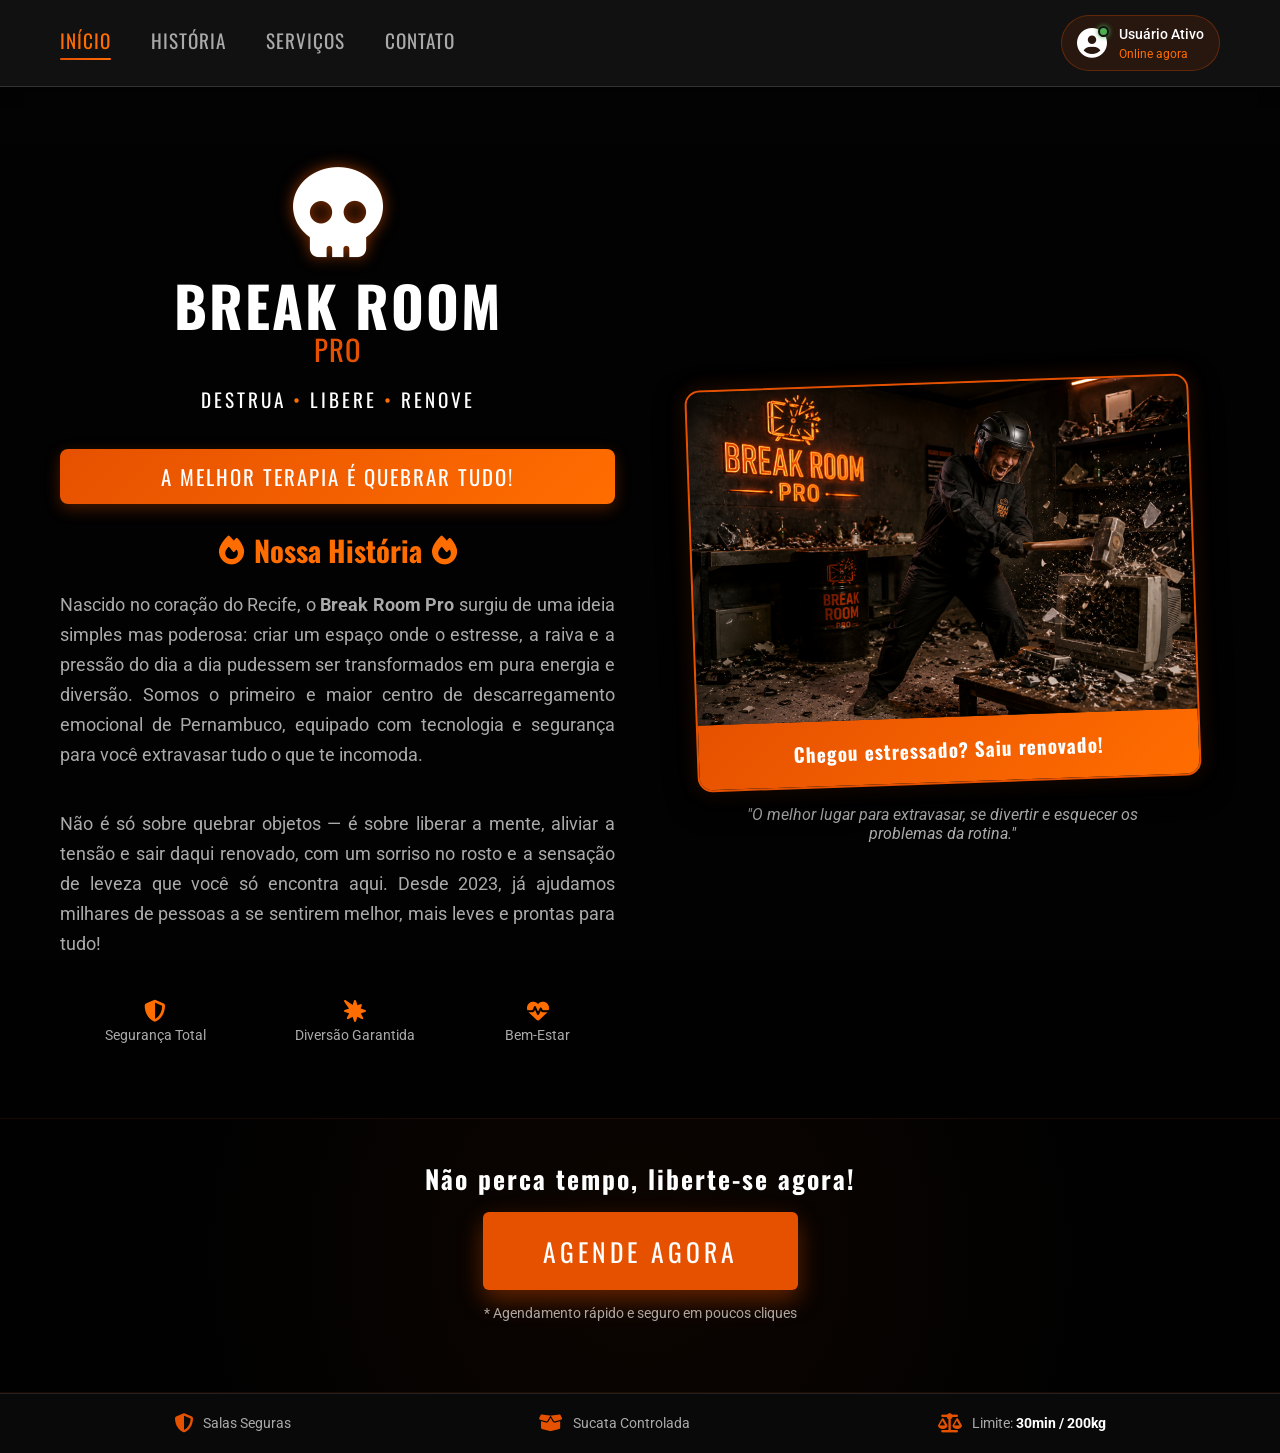
==== index.html @ ef307c1a "Alteração do nome inicio para index e remoção de um texto nada haver do css" ====
<!DOCTYPE html>
<html lang="pt-BR">
<head>
    <meta charset="UTF-8">
    <meta name="viewport" content="width=device-width, initial-scale=1.0">
    <title>Break Room Pro - Início</title>
    <link rel="stylesheet" href="index.css">
    <link rel="preconnect" href="https://fonts.googleapis.com">
    <link rel="preconnect" href="https://fonts.gstatic.com" crossorigin>
    <link href="https://fonts.googleapis.com/css2?family=Oswald:wght@400;700&family=Roboto:wght@300;400;700&display=swap" rel="stylesheet">
    <link rel="stylesheet" href="https://cdnjs.cloudflare.com/ajax/libs/font-awesome/6.4.0/css/all.min.css">
</head>
<body>

<!-- CABEÇALHO COMPLETO E MAIS RICO -->
<div style="width: 100%; background-color: rgba(18, 18, 18, 0.95); border-bottom: 1px solid var(--border-gray); padding: 15px 0; margin-bottom: 40px; box-shadow: 0 4px 15px rgba(0,0,0,0.3);">
    <div style="max-width: 1200px; margin: 0 auto; padding: 0 20px; display: flex; justify-content: space-between; align-items: center;">
        
        <!-- MENU DE NAVEGAÇÃO COM EFEITOS -->
        <div style="display: flex; gap: 40px;">
            <a href="#" style="position: relative; color: var(--orange-bright); font-family: 'Oswald', sans-serif; font-size: 1.2rem; text-decoration: none; text-transform: uppercase; letter-spacing: 1px; padding-bottom: 5px;">
                Início
                <span style="position: absolute; bottom: 0; left: 0; width: 100%; height: 2px; background: linear-gradient(90deg, var(--orange-main), var(--orange-bright)); border-radius: 2px;"></span>
            </a>
            <a href="#historia" style="color: var(--text-gray); font-family: 'Oswald', sans-serif; font-size: 1.2rem; text-decoration: none; text-transform: uppercase; letter-spacing: 1px; transition: all 0.3s ease;" onmouseover="this.style.color='var(--orange-bright)'" onmouseout="this.style.color='var(--text-gray)'">
                História
            </a>
            <a href="#servicos" style="color: var(--text-gray); font-family: 'Oswald', sans-serif; font-size: 1.2rem; text-decoration: none; text-transform: uppercase; letter-spacing: 1px; transition: all 0.3s ease;" onmouseover="this.style.color='var(--orange-bright)'" onmouseout="this.style.color='var(--text-gray)'">
                Serviços
            </a>
            <a href="#contato" style="color: var(--text-gray); font-family: 'Oswald', sans-serif; font-size: 1.2rem; text-decoration: none; text-transform: uppercase; letter-spacing: 1px; transition: all 0.3s ease;" onmouseover="this.style.color='var(--orange-bright)'" onmouseout="this.style.color='var(--text-gray)'">
                Contato
            </a>
        </div>

        <!-- ÍCONE DE USUÁRIO -->
        <div style="display: flex; align-items: center; gap: 12px; background-color: rgba(230, 81, 0, 0.1); padding: 8px 15px; border-radius: 30px; border: 1px solid rgba(230, 81, 0, 0.3);">
            <div style="position: relative;">
                <i class="fa-solid fa-user-circle" style="font-size: 30px; color: #ffffff;"></i>
                <span style="position: absolute; top: -2px; right: -2px; width: 11px; height: 11px; background-color: #4CAF50; border-radius: 50%; border: 2px solid #121212; box-shadow: 0 0 5px #4CAF50;"></span>
            </div>
            <div>
                <span style="color: #ffffff; font-size: 0.9rem; font-weight: 500;">Usuário Ativo</span>
                <br>
                <small style="color: var(--orange-bright); font-size: 0.75rem;">Online agora</small>
            </div>
        </div>

    </div>
</div>

<div class="container">
    <!-- LADO ESQUERDO: MUITO MAIS CONTEÚDO E DETALHES -->
    <div class="info-side" id="historia">
        <div class="logo-placeholder" style="position: relative;">
            <i class="fa-solid fa-skull" style="font-size: 90px;"></i>
            <span style="position: absolute; top: 0; right: 30px; font-size: 2rem; color: var(--orange-bright); transform: rotate(15deg); text-shadow: 0 0 10px var(--orange-main);"></span>
        </div>
        
        <h1 class="brand-title">Break Room</h1>
        <div class="brand-subtitle">PRO</div>
        <div class="slogan">DESTRUA <span>•</span> LIBERE <span>•</span> RENOVE</div>

        <!-- FRASE DE IMPACTO -->
        <div style="background: linear-gradient(135deg, var(--orange-main), var(--orange-bright)); padding: 12px; border-radius: 8px; text-align: center; margin-bottom: 25px; box-shadow: 0 5px 15px rgba(230, 81, 0, 0.3);">
            <p style="color: #fff; font-family: 'Oswald', sans-serif; font-size: 1.3rem; letter-spacing: 2px; margin: 0;">A MELHOR TERAPIA É QUEBRAR TUDO!</p>
        </div>

        <h2 style="font-family: 'Oswald', sans-serif; color: var(--orange-bright); margin-bottom: 20px; font-size: 1.8rem; text-align: center; display: flex; align-items: center; justify-content: center; gap: 10px;">
            <i class="fa-solid fa-fire"></i> Nossa História <i class="fa-solid fa-fire"></i>
        </h2>
        
        <p class="description" style="text-align: justify; font-size: 1.1rem; line-height: 1.7;">
            Nascido no coração do Recife, o <strong>Break Room Pro</strong> surgiu de uma ideia simples mas poderosa: criar um espaço onde o estresse, a raiva e a pressão do dia a dia pudessem ser transformados em pura energia e diversão. Somos o primeiro e maior centro de descarregamento emocional de Pernambuco, equipado com tecnologia e segurança para você extravasar tudo o que te incomoda.
        </p>
        
        <p class="description" style="text-align: justify; font-size: 1.1rem; line-height: 1.7; margin-bottom: 20px;">
            Não é só sobre quebrar objetos — é sobre liberar a mente, aliviar a tensão e sair daqui renovado, com um sorriso no rosto e a sensação de leveza que você só encontra aqui. Desde 2023, já ajudamos milhares de pessoas a se sentirem melhor, mais leves e prontas para tudo!
        </p>

        <!-- ÍCONES DE DESTAQUE ABAIXO DO TEXTO -->
        <div style="display: flex; justify-content: space-around; margin-top: 20px; margin-bottom: 15px;">
            <div style="text-align: center;">
                <i class="fa-solid fa-shield-halved" style="color: var(--orange-bright); font-size: 22px; margin-bottom: 5px;"></i>
                <p style="font-size: 0.85rem; color: var(--text-gray);">Segurança Total</p>
            </div>
            <div style="text-align: center;">
                <i class="fa-solid fa-burst" style="color: var(--orange-bright); font-size: 22px; margin-bottom: 5px;"></i>
                <p style="font-size: 0.85rem; color: var(--text-gray);">Diversão Garantida</p>
            </div>
            <div style="text-align: center;">
                <i class="fa-solid fa-heart-pulse" style="color: var(--orange-bright); font-size: 22px; margin-bottom: 5px;"></i>
                <p style="font-size: 0.85rem; color: var(--text-gray);">Bem-Estar</p>
            </div>
        </div>
    </div>

    <!-- LADO DIREITO: FOTO COM MAIS EFEITOS E DETALHES -->
    <div style="display: flex; align-items: center; justify-content: center; flex-direction: column; gap: 20px;">
        <div style="position: relative; background-color: var(--card-dark); border: 2px solid var(--orange-main); border-radius: 15px; overflow: hidden; box-shadow: 0 10px 30px rgba(0, 0, 0, 0.6), 0 0 20px rgba(230, 81, 0, 0.2); transform: rotate(-2deg); transition: transform 0.3s;">
            <!-- IMAGEM -->
            <img src="BREAK ROOM PRO.png" alt="Pessoa se divertindo quebrando objetos no Break Room Pro" style="width: 100%; max-width: 500px; height: auto; display: block;">


            <div style="padding: 18px; text-align: center; background: linear-gradient(135deg, var(--orange-main), var(--orange-bright));">
                <span style="color: #fff; font-family: 'Oswald', sans-serif; font-size: 1.2rem; font-weight: bold; letter-spacing: 1px;">Chegou estressado? Saiu renovado!</span>
            </div>
        </div>

        <!-- FRASE ABAIXO DA FOTO -->
        <p style="color: var(--text-gray); font-style: italic; text-align: center; max-width: 400px;">
            "O melhor lugar para extravasar, se divertir e esquecer os problemas da rotina."
        </p>
    </div>
</div>

<!-- SEÇÃO DO BOTÃO -->
<div style="width: 100%; text-align: center; padding: 40px 0 70px 0; margin-top: 20px; background: radial-gradient(circle, rgba(230, 81, 0, 0.05) 0%, rgba(18, 18, 18, 0) 70%); border-top: 1px solid rgba(230, 81, 0, 0.1); border-bottom: 1px solid rgba(230, 81, 0, 0.1);">
    <h3 style="font-family: 'Oswald', sans-serif; color: #fff; font-size: 1.6rem; margin-bottom: 15px; letter-spacing: 2px;">Não perca tempo, liberte-se agora!</h3>
    <a href="agenda.html" class="btn-enter" style="text-decoration: none; display: inline-block; width: auto; padding: 20px 60px; font-size: 1.6rem; letter-spacing: 4px; box-shadow: 0 10px 25px rgba(230, 81, 0, 0.4); transform: scale(1); transition: transform 0.2s;" onmouseover="this.style.transform='scale(1.05)'" onmouseout="this.style.transform='scale(1)'">
        AGENDE AGORA
    </a>
    <p style="color: var(--text-gray); margin-top: 15px; font-size: 0.9rem;">* Agendamento rápido e seguro em poucos cliques</p>
</div>

<!-- RODAPÉ -->
<footer class="bottom-bar">
    <div class="bottom-container">
        <div class="bottom-item">
            <i class="fa-solid fa-shield-halved"></i>
            <span>Salas Seguras</span>
        </div>
        <div class="bottom-item">
            <i class="fa-solid fa-box-open"></i>
            <span>Sucata Controlada</span>
        </div>
        <div class="bottom-item">
            <i class="fa-solid fa-scale-balanced"></i>
            <span>Limite: <strong>30min / 200kg</strong></span>
        </div>
    </div>
</footer>

</body>
</html>
---- index.css ----
/* DEFINIÇÃO DE VARIÁVEIS DE CORES PARA FACILITAR O USO REPETIDO NO CSS */
        :root {
            --orange-main: #E65100;
            --orange-bright: #FF6D00;
            --bg-dark: #121212;
            --card-dark: #1a1a1a;
            --text-gray: #aaaaaa;
            --border-gray: #333333;
        }

        /* RESETG GLOBAL DE MARGENS E CONFIGURAÇÃO DO BOX-SIZING */
        * {
            box-sizing: border-box;
            margin: 0;
            padding: 0;
        }

        /* ESTILIZAÇÃO DO CORPO DA PÁGINA COM O FUNDO ESCURO E ALINHAMENTO VERTICAL */
        body {
            font-family: 'Roboto', sans-serif;
            background-color: var(--bg-dark);
            color: #ffffff;
            min-height: 100vh;
            display: flex;
            flex-direction: column;
            justify-content: space-between;
            background-image: linear-gradient(rgba(0,0,0,0.85), rgba(0,0,0,0.95)), url('https://images.unsplash.com/photo-1579546929518-9e396f3cc809');
            background-size: cover;
            background-position: center;
        }

        /* CONTAINER PRINCIPAL EM GRID QUE DIVIDE A TELA EM DUAS COLUNAS LADO A LADO */
        .container {
            width: 100%;
            max-width: 1200px;
            margin: 0 auto;
            padding: 40px 20px;
            display: grid;
            grid-template-columns: 1fr 1fr;
            gap: 50px;
            align-items: center;
            flex-grow: 1;
        }

        /* REGRA DE RESPONSIVIDADE: TRANSFORMA AS DUAS COLUNAS EM UMA SÓ SE FOR CELULAR */
        @media (max-width: 768px) {
            .container {
                grid-template-columns: 1fr;
                gap: 30px;
            }
        }

        /* BLOCO DO LADO ESQUERDO (COLUNA DE INFORMAÇÕES DE MARCA) */
        .info-side {
            display: flex;
            flex-direction: column;
        }

        /* ESPAÇAMENTO PARA O ÍCONE SUPERIOR DE LOGO */
        .logo-placeholder {
            text-align: center;
            margin-bottom: 20px;
        }
        
        /* ESTILO DO ÍCONE DE LOGO / EFEITO GLOW LARANJA */
        .logo-placeholder i {
            font-size: 80px;
            color: #ffffff;
            text-shadow: 0 0 15px rgba(230, 81, 0, 0.6);
        }

        /* TÍTULO PRINCIPAL "RAGEROOM" EM CAIXA ALTA */
        .brand-title {
            font-family: 'Oswald', sans-serif;
            font-size: 3.5rem;
            font-weight: 700;
            text-transform: uppercase;
            letter-spacing: 2px;
            text-align: center;
            line-height: 1;
            color: #ffffff;
        }

        /* SUBTÍTULO "PRO" DESTACADO EM LARANJA */
        .brand-subtitle {
            font-family: 'Oswald', sans-serif;
            font-size: 1.8rem;
            color: var(--orange-main);
            text-align: center;
            margin-top: -5px;
            letter-spacing: 1px;
        }

        /* SLOGAN COM PONTOS SEPARADORES */
        .slogan {
            font-family: 'Oswald', sans-serif;
            text-align: center;
            font-size: 1.2rem;
            letter-spacing: 3px;
            color: #ffffff;
            margin: 15px 0 35px 0;
            text-transform: uppercase;
        }

        /* COR DOS PONTOS DE DESTAQUE DO SLOGAN */
        .slogan span {
            color: var(--orange-bright);
        }

        /* TEXTO CURTO EXPLICATIVO ABAIXO DO TITULO */
        .description {
            color: var(--text-gray);
            font-size: 1.05rem;
            text-align: center;
            margin-bottom: 40px;
            line-height: 1.5;
        }

        /* ALINHAMENTO DOS BLOCOS DE BENEFÍCIOS (ÍCONE + TEXTO) */
        .feature-item {
            display: flex;
            align-items: flex-start;
            margin-bottom: 25px;
        }

        /* CAIXINHA QUADRADA COM BORDA LARANJA ONDE FICA O ÍCONE */
        .feature-icon {
            border: 2px solid var(--orange-main);
            border-radius: 8px;
            padding: 12px;
            margin-right: 20px;
            min-width: 50px;
            height: 50px;
            display: flex;
            align-items: center;
            justify-content: center;
            color: var(--orange-bright);
            font-size: 1.3rem;
        }

        /* TÍTULOS DOS BENEFÍCIOS EM LARANJA */
        .feature-text h3 {
            font-family: 'Oswald', sans-serif;
            text-transform: uppercase;
            font-size: 1.1rem;
            color: var(--orange-bright);
            margin-bottom: 4px;
            letter-spacing: 0.5px;
        }

        /* TEXTO DESCRITIVO DE CADA BENEFÍCIO */
        .feature-text p {
            color: var(--text-gray);
            font-size: 0.95rem;
            line-height: 1.4;
        }

        /* BLOCO DO LADO DIREITO (O CARD FUMÊ DE LOGIN) */
        .login-card {
            background-color: rgba(26, 26, 26, 0.85);
            border: 1px solid rgba(255, 255, 255, 0.05);
            border-radius: 12px;
            padding: 45px 40px;
            box-shadow: 0 15px 35px rgba(0,0,0,0.6);
            backdrop-filter: blur(10px);
            max-width: 450px;
            margin: 0 auto;
            width: 100%;
        }

        /* ÍCONE CENTRAL DE CABEÇALHO DO CARD */
        .card-header-icon {
            text-align: center;
            color: var(--orange-main);
            font-size: 2.5rem;
            margin-bottom: 15px;
        }

        /* TÍTULO "BEM-VINDO(A)!" */
        .login-card h2 {
            font-family: 'Oswald', sans-serif;
            text-align: center;
            font-size: 2.2rem;
            letter-spacing: 1px;
            margin-bottom: 5px;
        }

        /* SUBTEXTO INFORMATIVO DE LOGIN */
        .login-card .welcome-sub {
            text-align: center;
            color: var(--text-gray);
            font-size: 0.9rem;
            margin-bottom: 35px;
        }

        /* ESPAÇAMENTO COMPLETO DE CADA GRUPO DE ENTRADA (LABEL + INPUT) */
        .input-group {
            margin-bottom: 20px;
            position: relative;
        }

        /* RÓTULOS EM CAIXA ALTA (E-MAIL E SENHA) */
        .input-group label {
            display: block;
            text-transform: uppercase;
            font-size: 0.75rem;
            color: #ffffff;
            margin-bottom: 8px;
            font-weight: 700;
            letter-spacing: 1px;
        }

        /* CAIXA DE CONTEXTO DO INPUT PARA POSICIONAR ÍCONES FLUTUANTES */
        .input-wrapper {
            position: relative;
            display: flex;
            align-items: center;
        }

        /* ÍCONES DA ESQUERDA DENTRO DOS CAMPOS DE TEXTO */
        .input-wrapper i.prefix-icon {
            position: absolute;
            left: 15px;
            color: #666666;
        }

        /* ÍCONE DE OLHO (EXIBIR SENHA) NA DIREITA DENTRO DO CAMPO */
        .input-wrapper i.toggle-password {
            position: absolute;
            right: 15px;
            color: #666666;
            cursor: pointer;
        }

        /* ESTILIZAÇÃO DO CAMPO DE INPUT DE VERDADE */
        .input-wrapper input {
            width: 100%;
            background-color: #111111;
            border: 1px solid var(--border-gray);
            border-radius: 6px;
            padding: 15px 15px 15px 45px;
            color: #ffffff;
            font-size: 0.95rem;
            transition: border-color 0.3s;
        }

        /* SELECT MUDANÇAS */
        
.input-wrapper select#sexo {
    width: 100%;
    background: transparent;
    border: none;
    outline: none;
    color: #eee;
    font-size: 1rem;
    height: 100%;
    padding-right: 35px;
    -webkit-appearance: none;
    -moz-appearance: none;
    appearance: none;
    background-image: url('data:image/svg+xml;charset=UTF-8,%3csvg xmlns="http://www.w3.org/2000/svg" viewBox="0 0 24 24" fill="none" stroke="%23ccc" stroke-width="2" stroke-linecap="round" stroke-linejoin="round"%3e%3cpolyline points="6 9 12 15 18 9"%3e%3c/polyline%3e%3c/svg%3e');
    background-repeat: no-repeat;
    background-position: right 12px center;
    background-size: 16px;
}

/* ESTILO DAS OPÇÕES DA LISTA */
.input-wrapper select#sexo option {
    background-color: #222;
    color: #fff;
    padding: 10px;
}

        /* ATIVAÇÃO DA BORDA LARANJA QUANDO O USUÁRIO CLICA NO CAMPO */
        .input-wrapper input:focus {
            outline: none;
            border-color: var(--orange-main);
        }

        /* LINK DE RECUPERAÇÃO DE SENHA ALINHADO À DIREITA */
        .forgot-password {
            display: block;
            text-align: right;
            color: var(--orange-main);
            text-decoration: none;
            font-size: 0.85rem;
            margin-top: -10px;
            margin-bottom: 30px;
            transition: color 0.2s;
        }

        /* MUDANÇA DE COR AO PASSAR O MOUSE NO "ESQUECEU SUA SENHA" */
        .forgot-password:hover {
            color: var(--orange-bright);
        }

        /* BOTÃO PRINCIPAL LARANJA "ENTRAR" */
        .btn-enter {
            width: 100%;
            background-color: var(--orange-main);
            color: #ffffff;
            border: none;
            border-radius: 6px;
            padding: 15px;
            font-family: 'Oswald', sans-serif;
            font-size: 1.3rem;
            text-transform: uppercase;
            letter-spacing: 2px;
            cursor: pointer;
            transition: background-color 0.2s;
        }

        /* EFEITO DE COR MAIS ACESA AO PASSAR O MOUSE NO BOTÃO ENTRAR */
        .btn-enter:hover {
            background-color: var(--orange-bright);
        }

        /* CRIAÇÃO DAS LINHAS LATERAIS DO DIVISOR "OU" */
        .divider {
            display: flex;
            align-items: center;
            color: #444444;
            font-size: 0.8rem;
            margin: 25px 0;
        }

        /* ESTILO INTERNO DAS LINHAS DA ESQUERDA E DIREITA DO "OU" */
        .divider::before, .divider::after {
            content: '';
            flex: 1;
            border-bottom: 1px solid #333333;
        }

        /* ESPAÇAMENTO ADICIONAL ENTRE AS LINHAS E A PALAVRA "OU" */
        .divider:not(:empty)::before { margin-right: .5em; }
        .divider:not(:empty)::after { margin-left: .5em; }

        /* BOTÃO VAZADO DE BORDA CINZA "CRIAR CONTA" */
        .btn-register {
            width: 100%;
            background-color: transparent;
            color: #ffffff;
            border: 1px solid var(--border-gray);
            border-radius: 6px;
            padding: 15px;
            font-family: 'Oswald', sans-serif;
            font-size: 1.1rem;
            text-transform: uppercase;
            letter-spacing: 1px;
            cursor: pointer;
            display: flex;
            align-items: center;
            justify-content: center;
            gap: 10px;
            transition: background-color 0.3s;
        }

        /* ESCURECIMENTO SUTIL DO BOTÃO DE CADASTRO NO HOVER */
        .btn-register:hover {
            background-color: rgba(255,255,255,0.03);
            border-color: #555555;
        }

        /* TEXTO INFERIOR DE PROTEÇÃO DE DADOS */
        .security-notice {
            display: flex;
            align-items: center;
            justify-content: center;
            gap: 10px;
            color: #666666;
            font-size: 0.75rem;
            margin-top: 35px;
            line-height: 1.3;
            text-align: left;
        }

        /* AJUSTE DE TAMANHO DO ÍCONE DE CADEADO DO AVISO */
        .security-notice i {
            font-size: 1.1rem;
        }

        /* BARRA DO RODAPÉ (INFERIOR TOTAL) */
        .bottom-bar {
            border-top: 1px solid #222222;
            background-color: rgba(10, 10, 10, 0.9);
            padding: 20px 0;
            font-size: 0.9rem;
        }

        /* ALINHAMENTO HORIZONTAL DOS ITENS DO RODAPÉ COM ESPAÇAMENTO IGUAL */
        .bottom-container {
            max-width: 1200px;
            margin: 0 auto;
            padding: 0 20px;
            display: flex;
            justify-content: space-around;
            flex-wrap: wrap;
            gap: 20px;
        }

        /* ESTILO INDIVIDUAL DE CADA ITEM DO RODAPÉ (ÍCONE + TEXTO) */
        .bottom-item {
            display: flex;
            align-items: center;
            gap: 10px;
            color: var(--text-gray);
        }
        
        /* COLORE OS ÍCONES DO RODAPÉ DE LARANJA */
        .bottom-item i {
            color: var(--orange-main);
            font-size: 1.2rem;
        }

        /* DEIXA EM DESTAQUE BRANCO OS VALORES TEXTUAIS DO ÚLTIMO ITEM DO RODAPÉ */
        .bottom-item span strong {
            color: #ffffff;
        }
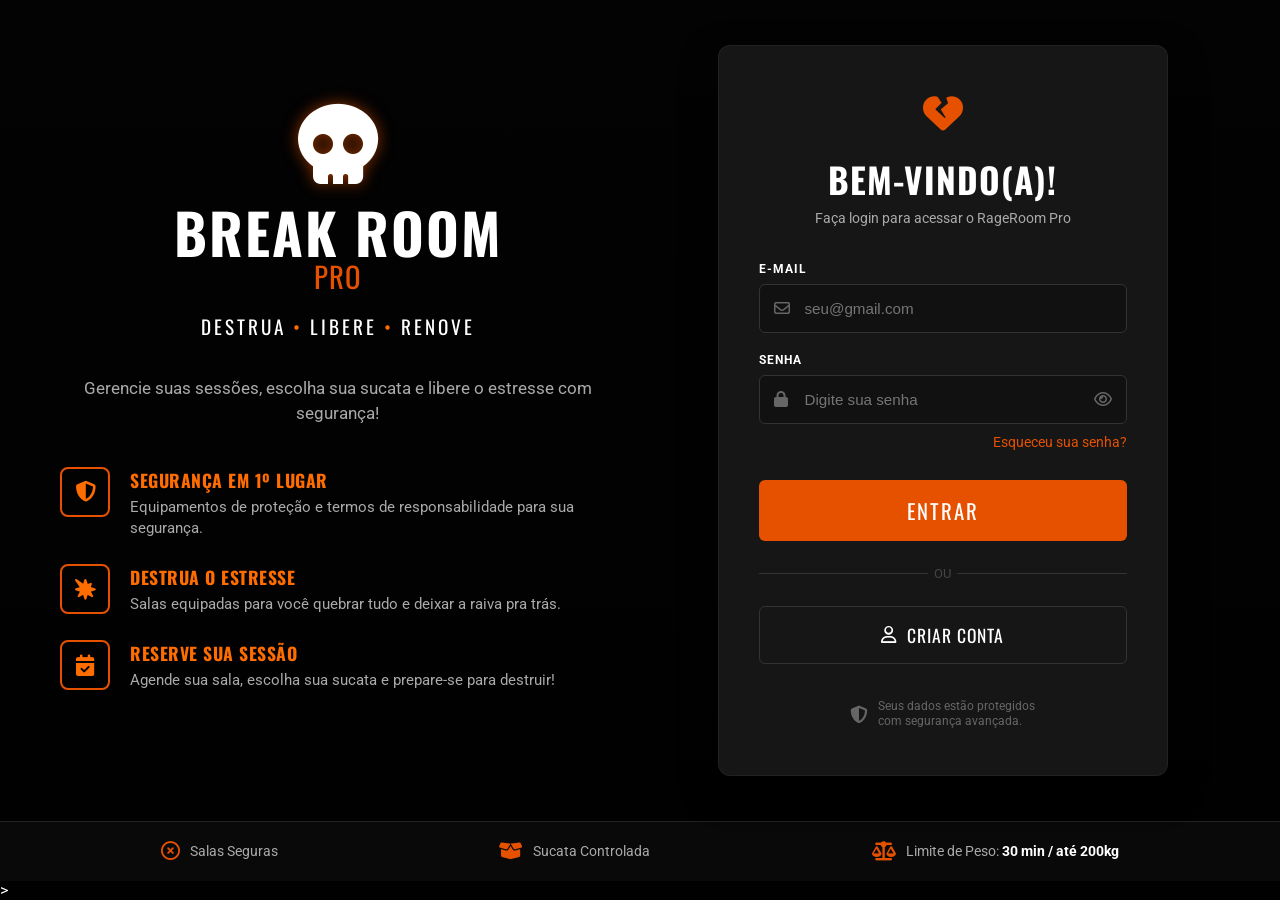
==== commit 54a5c57d: "mudança do login para aba principal" ====
--- a/index.html
+++ b/index.html
@@ -3,143 +3,169 @@
 <head>
     <meta charset="UTF-8">
     <meta name="viewport" content="width=device-width, initial-scale=1.0">
-    <title>Break Room Pro - Início</title>
-    <link rel="stylesheet" href="index.css">
+    <title>RageRoom Pro - Login</title>
+
+    <!-- importação do css -->
+      <link rel="stylesheet" href="index.css">
+    
+    <!-- IMPORTAÇÃO DE FONTES DO GOOGLE (OSWALD PARA TÍTULOS IMPACTANTES E ROBOTO PARA TEXTOS) -->
     <link rel="preconnect" href="https://fonts.googleapis.com">
     <link rel="preconnect" href="https://fonts.gstatic.com" crossorigin>
     <link href="https://fonts.googleapis.com/css2?family=Oswald:wght@400;700&family=Roboto:wght@300;400;700&display=swap" rel="stylesheet">
+    
+    <!-- IMPORTAÇÃO DA BIBLIOTECA FONT AWESOME PARA EXIBIR OS ÍCONES DO LAYOUT -->
     <link rel="stylesheet" href="https://cdnjs.cloudflare.com/ajax/libs/font-awesome/6.4.0/css/all.min.css">
+    
 </head>
 <body>
 
-<!-- CABEÇALHO COMPLETO E MAIS RICO -->
-<div style="width: 100%; background-color: rgba(18, 18, 18, 0.95); border-bottom: 1px solid var(--border-gray); padding: 15px 0; margin-bottom: 40px; box-shadow: 0 4px 15px rgba(0,0,0,0.3);">
-    <div style="max-width: 1200px; margin: 0 auto; padding: 0 20px; display: flex; justify-content: space-between; align-items: center;">
+    <!-- INÍCIO DO ELEMENTO CONTAINER (CONTÉM AS DUAS COLUNAS PRINCIPAIS SUPERIORES) -->
+    <div class="container">
         
-        <!-- MENU DE NAVEGAÇÃO COM EFEITOS -->
-        <div style="display: flex; gap: 40px;">
-            <a href="#" style="position: relative; color: var(--orange-bright); font-family: 'Oswald', sans-serif; font-size: 1.2rem; text-decoration: none; text-transform: uppercase; letter-spacing: 1px; padding-bottom: 5px;">
-                Início
-                <span style="position: absolute; bottom: 0; left: 0; width: 100%; height: 2px; background: linear-gradient(90deg, var(--orange-main), var(--orange-bright)); border-radius: 2px;"></span>
-            </a>
-            <a href="#historia" style="color: var(--text-gray); font-family: 'Oswald', sans-serif; font-size: 1.2rem; text-decoration: none; text-transform: uppercase; letter-spacing: 1px; transition: all 0.3s ease;" onmouseover="this.style.color='var(--orange-bright)'" onmouseout="this.style.color='var(--text-gray)'">
-                História
-            </a>
-            <a href="#servicos" style="color: var(--text-gray); font-family: 'Oswald', sans-serif; font-size: 1.2rem; text-decoration: none; text-transform: uppercase; letter-spacing: 1px; transition: all 0.3s ease;" onmouseover="this.style.color='var(--orange-bright)'" onmouseout="this.style.color='var(--text-gray)'">
-                Serviços
-            </a>
-            <a href="#contato" style="color: var(--text-gray); font-family: 'Oswald', sans-serif; font-size: 1.2rem; text-decoration: none; text-transform: uppercase; letter-spacing: 1px; transition: all 0.3s ease;" onmouseover="this.style.color='var(--orange-bright)'" onmouseout="this.style.color='var(--text-gray)'">
-                Contato
-            </a>
-        </div>
+        <!-- INÍCIO DO LADO ESQUERDO: SEÇÃO EXPLICATIVA E IDENTIDADE DO RAGEROOM -->
+        <div class="info-side">
+            
+            <!-- BLOCAGEM DO ÍCONE DA LOGOMARCA SUPERIOR (MÁSCARA JASON) -->
+            <div class="logo-placeholder"><i class="fa-solid fa-skull"></i></div>
+            
+            <!-- TÍTULO DA MARCA -->
+            <h1 class="brand-title">BREAK ROOM </h1>
+            
+            <!-- SUBTÍTULO DO PRODUTO -->
+            <div class="brand-subtitle">PRO</div>
+            
+            <!-- SLOGAN DE AÇÃO DO ESTABELECIMENTO -->
+            <div class="slogan">DESTRUA <span>•</span> LIBERE <span>•</span> RENOVE</div>
+            
+            <!-- PARÁGRAFO RESUMO DE APRESENTAÇÃO -->
+            <p class="description">
+                Gerencie suas sessões, escolha sua sucata e libere o estresse com segurança!
+            </p>
 
-        <!-- ÍCONE DE USUÁRIO -->
-        <div style="display: flex; align-items: center; gap: 12px; background-color: rgba(230, 81, 0, 0.1); padding: 8px 15px; border-radius: 30px; border: 1px solid rgba(230, 81, 0, 0.3);">
-            <div style="position: relative;">
-                <i class="fa-solid fa-user-circle" style="font-size: 30px; color: #ffffff;"></i>
-                <span style="position: absolute; top: -2px; right: -2px; width: 11px; height: 11px; background-color: #4CAF50; border-radius: 50%; border: 2px solid #121212; box-shadow: 0 0 5px #4CAF50;"></span>
+            <!-- 1º ITEM DE BENEFÍCIO: SEGURANÇA -->
+            <div class="feature-item">
+                <div class="feature-icon">
+                    <i class="fa-solid fa-shield-halved"></i>
+                </div>
+                <div class="feature-text">
+                    <h3>Segurança em 1º lugar</h3>
+                    <p>Equipamentos de proteção e termos de responsabilidade para sua segurança.</p>
+                </div>
             </div>
-            <div>
-                <span style="color: #ffffff; font-size: 0.9rem; font-weight: 500;">Usuário Ativo</span>
-                <br>
-                <small style="color: var(--orange-bright); font-size: 0.75rem;">Online agora</small>
+
+            <!-- 2º ITEM DE BENEFÍCIO: DESTRUIÇÃO -->
+            <div class="feature-item">
+                <div class="feature-icon">
+                    <i class="fa-solid fa-burst"></i>
+                </div>
+                <div class="feature-text">
+                    <h3>Destrua o estresse</h3>
+                    <p>Salas equipadas para você quebrar tudo e deixar a raiva pra trás.</p>
+                </div>
+            </div>
+
+            <!-- 3º ITEM DE BENEFÍCIO: RESERVAS -->
+            <div class="feature-item">
+                <div class="feature-icon">
+                    <i class="fa-solid fa-calendar-check"></i>
+                </div>
+                <div class="feature-text">
+                    <h3>Reserve sua sessão</h3>
+                    <p>Agende sua sala, escolha sua sucata e prepare-se para destruir!</p>
+                </div>
             </div>
         </div>
+        <!-- FIM DO LADO ESQUERDO -->
+
+        <!-- INÍCIO DO LADO DIREITO: CARD DE AUTENTICAÇÃO / FORMULÁRIO -->
+        <div class="login-card">
+            
+            <!-- ÍCONE DE SINALIZAÇÃO INTERNA DO CARD -->
+            <div class="card-header-icon">
+                <i class="fa-solid fa-heart-crack"></i>
+            </div>
+            
+            <!-- TÍTULO DE BOAS VINDAS -->
+            <h2>BEM-VINDO(A)!</h2>
+            
+            <!-- ORIENTAÇÃO DE LOGIN -->
+            <div class="welcome-sub">Faça login para acessar o RageRoom Pro</div>
+
+            <!-- FORMULÁRIO DE LOGIN -->
+            <form>
+                
+                <!-- GRUPO DO CAMPO E-MAIL -->
+                <div class="input-group">
+                    <label for="email">E-mail</label>
+                    <div class="input-wrapper">
+                        <i class="fa-regular fa-envelope prefix-icon"></i>
+                        <input type="email" id="email" placeholder="seu@gmail.com" required>
+                    </div>
+                </div>
+
+                <!-- GRUPO DO CAMPO SENHA -->
+                <div class="input-group">
+                    <label for="password">Senha</label>
+                    <div class="input-wrapper">
+                        <i class="fa-solid fa-lock prefix-icon"></i>
+                        <input type="password" id="password" placeholder="Digite sua senha" required>
+                        <i class="fa-regular fa-eye toggle-password"></i>
+                    </div>
+                </div>
+
+                <!-- LINK DE SENHA ESQUECIDA -->
+                <a href="senha.html" class="forgot-password">Esqueceu sua senha?</a>
+
+                <!-- BOTÃO DE SUBMISSÃO (ENTRAR) -->
+                <button type="submit" class="btn-enter">Entrar</button>
+            </form>
+
+            <!-- LINHA VISUAL DIVISÓRIA COM TEXTO CENTRAL -->
+            <div class="divider">OU</div>
+
+            <!-- BOTÃO ALTERNATIVO PARA CRIAÇÃO DE NOVAS CONTAS -->
+            <a href="cadastro.html"; style="text-decoration: none;">
+            <button class="btn-register">
+                <i class="fa-regular fa-user"></i> Criar Conta
+            </button>
+            </a>
+
+            <!-- NOTA DE SEGURANÇA E CRIPTOGRAFIA DO CARD -->
+            <div class="security-notice">
+                <i class="fa-solid fa-shield-halved"></i>
+                <div>Seus dados estão protegidos<br>com segurança avançada.</div>
+            </div>
+        </div>
+        <!-- FIM DO LADO DIREITO -->
 
     </div>
-</div>
+    <!-- FIM DO CONTAINER SUPERIOR -->
 
-<div class="container">
-    <!-- LADO ESQUERDO: MUITO MAIS CONTEÚDO E DETALHES -->
-    <div class="info-side" id="historia">
-        <div class="logo-placeholder" style="position: relative;">
-            <i class="fa-solid fa-skull" style="font-size: 90px;"></i>
-            <span style="position: absolute; top: 0; right: 30px; font-size: 2rem; color: var(--orange-bright); transform: rotate(15deg); text-shadow: 0 0 10px var(--orange-main);"></span>
+    <!-- INÍCIO DO RODAPÉ DE REQUISITOS (FAIXA INFERIOR COMPLETA DA TELA) -->
+    <footer class="bottom-bar">
+        <div class="bottom-container">
+            
+            <!-- ITEM DO RODAPÉ: SALAS -->
+            <div class="bottom-item">
+                <i class="fa-regular fa-circle-xmark"></i>
+                <span>Salas Seguras</span>
+            </div>
+            
+            <!-- ITEM DO RODAPÉ: SUCATAS -->
+            <div class="bottom-item">
+                <i class="fa-solid fa-box-open"></i>
+                <span>Sucata Controlada</span>
+            </div>
+            
+            <!-- ITEM DO RODAPÉ: REGRAS DE PESO E TEMPO -->
+            <div class="bottom-item">
+                <i class="fa-solid fa-scale-balanced"></i>
+                <span>Limite de Peso: <strong>30 min / até 200kg</strong></span>
+            </div>
+            
         </div>
-        
-        <h1 class="brand-title">Break Room</h1>
-        <div class="brand-subtitle">PRO</div>
-        <div class="slogan">DESTRUA <span>•</span> LIBERE <span>•</span> RENOVE</div>
-
-        <!-- FRASE DE IMPACTO -->
-        <div style="background: linear-gradient(135deg, var(--orange-main), var(--orange-bright)); padding: 12px; border-radius: 8px; text-align: center; margin-bottom: 25px; box-shadow: 0 5px 15px rgba(230, 81, 0, 0.3);">
-            <p style="color: #fff; font-family: 'Oswald', sans-serif; font-size: 1.3rem; letter-spacing: 2px; margin: 0;">A MELHOR TERAPIA É QUEBRAR TUDO!</p>
-        </div>
-
-        <h2 style="font-family: 'Oswald', sans-serif; color: var(--orange-bright); margin-bottom: 20px; font-size: 1.8rem; text-align: center; display: flex; align-items: center; justify-content: center; gap: 10px;">
-            <i class="fa-solid fa-fire"></i> Nossa História <i class="fa-solid fa-fire"></i>
-        </h2>
-        
-        <p class="description" style="text-align: justify; font-size: 1.1rem; line-height: 1.7;">
-            Nascido no coração do Recife, o <strong>Break Room Pro</strong> surgiu de uma ideia simples mas poderosa: criar um espaço onde o estresse, a raiva e a pressão do dia a dia pudessem ser transformados em pura energia e diversão. Somos o primeiro e maior centro de descarregamento emocional de Pernambuco, equipado com tecnologia e segurança para você extravasar tudo o que te incomoda.
-        </p>
-        
-        <p class="description" style="text-align: justify; font-size: 1.1rem; line-height: 1.7; margin-bottom: 20px;">
-            Não é só sobre quebrar objetos — é sobre liberar a mente, aliviar a tensão e sair daqui renovado, com um sorriso no rosto e a sensação de leveza que você só encontra aqui. Desde 2023, já ajudamos milhares de pessoas a se sentirem melhor, mais leves e prontas para tudo!
-        </p>
-
-        <!-- ÍCONES DE DESTAQUE ABAIXO DO TEXTO -->
-        <div style="display: flex; justify-content: space-around; margin-top: 20px; margin-bottom: 15px;">
-            <div style="text-align: center;">
-                <i class="fa-solid fa-shield-halved" style="color: var(--orange-bright); font-size: 22px; margin-bottom: 5px;"></i>
-                <p style="font-size: 0.85rem; color: var(--text-gray);">Segurança Total</p>
-            </div>
-            <div style="text-align: center;">
-                <i class="fa-solid fa-burst" style="color: var(--orange-bright); font-size: 22px; margin-bottom: 5px;"></i>
-                <p style="font-size: 0.85rem; color: var(--text-gray);">Diversão Garantida</p>
-            </div>
-            <div style="text-align: center;">
-                <i class="fa-solid fa-heart-pulse" style="color: var(--orange-bright); font-size: 22px; margin-bottom: 5px;"></i>
-                <p style="font-size: 0.85rem; color: var(--text-gray);">Bem-Estar</p>
-            </div>
-        </div>
-    </div>
-
-    <!-- LADO DIREITO: FOTO COM MAIS EFEITOS E DETALHES -->
-    <div style="display: flex; align-items: center; justify-content: center; flex-direction: column; gap: 20px;">
-        <div style="position: relative; background-color: var(--card-dark); border: 2px solid var(--orange-main); border-radius: 15px; overflow: hidden; box-shadow: 0 10px 30px rgba(0, 0, 0, 0.6), 0 0 20px rgba(230, 81, 0, 0.2); transform: rotate(-2deg); transition: transform 0.3s;">
-            <!-- IMAGEM -->
-            <img src="BREAK ROOM PRO.png" alt="Pessoa se divertindo quebrando objetos no Break Room Pro" style="width: 100%; max-width: 500px; height: auto; display: block;">
-
-
-            <div style="padding: 18px; text-align: center; background: linear-gradient(135deg, var(--orange-main), var(--orange-bright));">
-                <span style="color: #fff; font-family: 'Oswald', sans-serif; font-size: 1.2rem; font-weight: bold; letter-spacing: 1px;">Chegou estressado? Saiu renovado!</span>
-            </div>
-        </div>
-
-        <!-- FRASE ABAIXO DA FOTO -->
-        <p style="color: var(--text-gray); font-style: italic; text-align: center; max-width: 400px;">
-            "O melhor lugar para extravasar, se divertir e esquecer os problemas da rotina."
-        </p>
-    </div>
-</div>
-
-<!-- SEÇÃO DO BOTÃO -->
-<div style="width: 100%; text-align: center; padding: 40px 0 70px 0; margin-top: 20px; background: radial-gradient(circle, rgba(230, 81, 0, 0.05) 0%, rgba(18, 18, 18, 0) 70%); border-top: 1px solid rgba(230, 81, 0, 0.1); border-bottom: 1px solid rgba(230, 81, 0, 0.1);">
-    <h3 style="font-family: 'Oswald', sans-serif; color: #fff; font-size: 1.6rem; margin-bottom: 15px; letter-spacing: 2px;">Não perca tempo, liberte-se agora!</h3>
-    <a href="agenda.html" class="btn-enter" style="text-decoration: none; display: inline-block; width: auto; padding: 20px 60px; font-size: 1.6rem; letter-spacing: 4px; box-shadow: 0 10px 25px rgba(230, 81, 0, 0.4); transform: scale(1); transition: transform 0.2s;" onmouseover="this.style.transform='scale(1.05)'" onmouseout="this.style.transform='scale(1)'">
-        AGENDE AGORA
-    </a>
-    <p style="color: var(--text-gray); margin-top: 15px; font-size: 0.9rem;">* Agendamento rápido e seguro em poucos cliques</p>
-</div>
-
-<!-- RODAPÉ -->
-<footer class="bottom-bar">
-    <div class="bottom-container">
-        <div class="bottom-item">
-            <i class="fa-solid fa-shield-halved"></i>
-            <span>Salas Seguras</span>
-        </div>
-        <div class="bottom-item">
-            <i class="fa-solid fa-box-open"></i>
-            <span>Sucata Controlada</span>
-        </div>
-        <div class="bottom-item">
-            <i class="fa-solid fa-scale-balanced"></i>
-            <span>Limite: <strong>30min / 200kg</strong></span>
-        </div>
-    </div>
-</footer>
+    </footer>
+    <!-- FIM DO RODAPÉ -->
 
 </body>
-</html>+</html>>
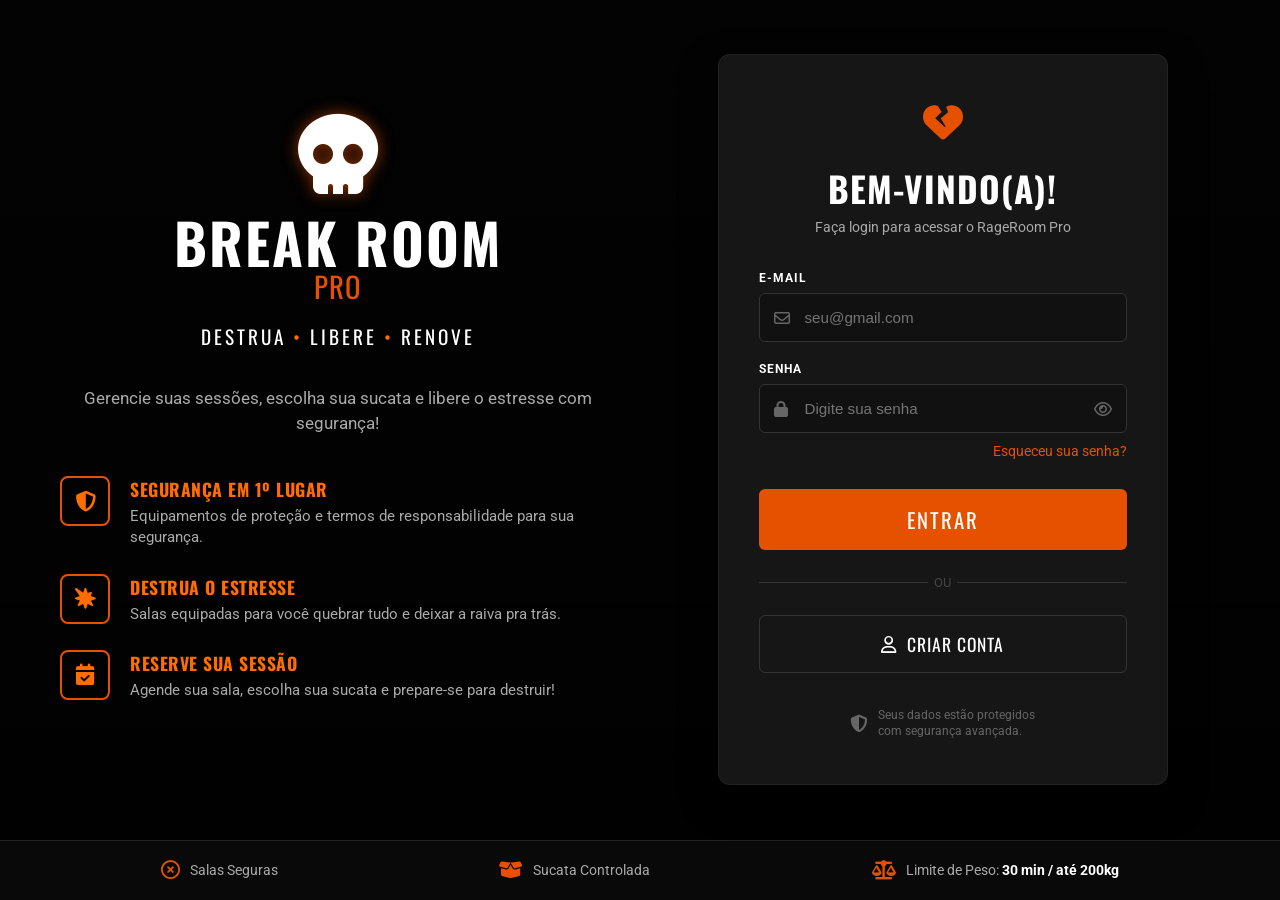
==== commit 12a978a3: "Subir todos os codigos não atualizados." ====
--- a/index.html
+++ b/index.html
@@ -6,38 +6,40 @@
     <title>RageRoom Pro - Login</title>
 
     <!-- importação do css -->
-      <link rel="stylesheet" href="index.css">
+      <link rel="stylesheet" href="./css/index.css">
     
-    <!-- IMPORTAÇÃO DE FONTES DO GOOGLE (OSWALD PARA TÍTULOS IMPACTANTES E ROBOTO PARA TEXTOS) -->
+    <!-- IMPORTAÇÃO DE FONTES DO GOOGLE -->
     <link rel="preconnect" href="https://fonts.googleapis.com">
     <link rel="preconnect" href="https://fonts.gstatic.com" crossorigin>
     <link href="https://fonts.googleapis.com/css2?family=Oswald:wght@400;700&family=Roboto:wght@300;400;700&display=swap" rel="stylesheet">
     
-    <!-- IMPORTAÇÃO DA BIBLIOTECA FONT AWESOME PARA EXIBIR OS ÍCONES DO LAYOUT -->
+    <!-- ÍCONES DO LAYOUT -->
     <link rel="stylesheet" href="https://cdnjs.cloudflare.com/ajax/libs/font-awesome/6.4.0/css/all.min.css">
+
+    <!-- Carlos Eduardo -->
     
 </head>
 <body>
 
-    <!-- INÍCIO DO ELEMENTO CONTAINER (CONTÉM AS DUAS COLUNAS PRINCIPAIS SUPERIORES) -->
+    <!--  Inicio do container-->
     <div class="container">
         
-        <!-- INÍCIO DO LADO ESQUERDO: SEÇÃO EXPLICATIVA E IDENTIDADE DO RAGEROOM -->
+        
         <div class="info-side">
             
-            <!-- BLOCAGEM DO ÍCONE DA LOGOMARCA SUPERIOR (MÁSCARA JASON) -->
+           
             <div class="logo-placeholder"><i class="fa-solid fa-skull"></i></div>
             
-            <!-- TÍTULO DA MARCA -->
+            
             <h1 class="brand-title">BREAK ROOM </h1>
             
-            <!-- SUBTÍTULO DO PRODUTO -->
+            
             <div class="brand-subtitle">PRO</div>
             
-            <!-- SLOGAN DE AÇÃO DO ESTABELECIMENTO -->
+            
             <div class="slogan">DESTRUA <span>•</span> LIBERE <span>•</span> RENOVE</div>
             
-            <!-- PARÁGRAFO RESUMO DE APRESENTAÇÃO -->
+            
             <p class="description">
                 Gerencie suas sessões, escolha sua sucata e libere o estresse com segurança!
             </p>
@@ -64,7 +66,7 @@
                 </div>
             </div>
 
-            <!-- 3º ITEM DE BENEFÍCIO: RESERVAS -->
+            <!-- RESERVAS -->
             <div class="feature-item">
                 <div class="feature-icon">
                     <i class="fa-solid fa-calendar-check"></i>
@@ -75,26 +77,29 @@
                 </div>
             </div>
         </div>
-        <!-- FIM DO LADO ESQUERDO -->
+        
 
-        <!-- INÍCIO DO LADO DIREITO: CARD DE AUTENTICAÇÃO / FORMULÁRIO -->
+    
         <div class="login-card">
             
-            <!-- ÍCONE DE SINALIZAÇÃO INTERNA DO CARD -->
+        
             <div class="card-header-icon">
                 <i class="fa-solid fa-heart-crack"></i>
             </div>
             
-            <!-- TÍTULO DE BOAS VINDAS -->
+        
             <h2>BEM-VINDO(A)!</h2>
             
             <!-- ORIENTAÇÃO DE LOGIN -->
             <div class="welcome-sub">Faça login para acessar o RageRoom Pro</div>
 
+            <!-- Mensagem de ERRO OU SUCESSO -->
+            <div id="mensagem" style="color: #dc3545; text-align: center; margin: 10px 0; display: none;"></div>
+
             <!-- FORMULÁRIO DE LOGIN -->
-            <form>
+            <form id="formLogin">
                 
-                <!-- GRUPO DO CAMPO E-MAIL -->
+                <!-- E-MAIL -->
                 <div class="input-group">
                     <label for="email">E-mail</label>
                     <div class="input-wrapper">
@@ -103,28 +108,28 @@
                     </div>
                 </div>
 
-                <!-- GRUPO DO CAMPO SENHA -->
+                <!--  SENHA-->
                 <div class="input-group">
                     <label for="password">Senha</label>
                     <div class="input-wrapper">
                         <i class="fa-solid fa-lock prefix-icon"></i>
                         <input type="password" id="password" placeholder="Digite sua senha" required>
-                        <i class="fa-regular fa-eye toggle-password"></i>
+                        <i class="fa-regular fa-eye toggle-password" id="mostrarSenha"></i>
                     </div>
                 </div>
 
-                <!-- LINK DE SENHA ESQUECIDA -->
+                <!--  Rederecionamento para se caso senha esquecida -->
                 <a href="senha.html" class="forgot-password">Esqueceu sua senha?</a>
 
-                <!-- BOTÃO DE SUBMISSÃO (ENTRAR) -->
-                <button type="submit" class="btn-enter">Entrar</button>
+                <!-- botão de entrar -->
+                <button type="submit" class="btn-enter">Entrar</button> 
             </form>
 
-            <!-- LINHA VISUAL DIVISÓRIA COM TEXTO CENTRAL -->
+            <!--  Divisioria com texto central -->
             <div class="divider">OU</div>
 
             <!-- BOTÃO ALTERNATIVO PARA CRIAÇÃO DE NOVAS CONTAS -->
-            <a href="cadastro.html"; style="text-decoration: none;">
+            <a href="cadastro.html" style="text-decoration: none;">
             <button class="btn-register">
                 <i class="fa-regular fa-user"></i> Criar Conta
             </button>
@@ -145,19 +150,19 @@
     <footer class="bottom-bar">
         <div class="bottom-container">
             
-            <!-- ITEM DO RODAPÉ: SALAS -->
+            <!-- SALAS -->
             <div class="bottom-item">
                 <i class="fa-regular fa-circle-xmark"></i>
                 <span>Salas Seguras</span>
             </div>
             
-            <!-- ITEM DO RODAPÉ: SUCATAS -->
+            <!-- SUCATAS -->
             <div class="bottom-item">
                 <i class="fa-solid fa-box-open"></i>
                 <span>Sucata Controlada</span>
             </div>
             
-            <!-- ITEM DO RODAPÉ: REGRAS DE PESO E TEMPO -->
+            <!-- REGRAS DE PESO E TEMPO -->
             <div class="bottom-item">
                 <i class="fa-solid fa-scale-balanced"></i>
                 <span>Limite de Peso: <strong>30 min / até 200kg</strong></span>
@@ -167,5 +172,8 @@
     </footer>
     <!-- FIM DO RODAPÉ -->
 
+    <!-- JS adicionado -->
+     <script src="./JS/login.js"></script>
+
 </body>
-</html>>+</html>
--- a/css/index.css
+++ b/css/index.css
@@ -0,0 +1,434 @@
+        /* CARLOS EDUARDO e KAUN ALEXSSANDRE (Fomos ajustando aos poucos juntos) */
+        /* DEFINIÇÃO DE VARIÁVEIS DE CORES PARA FACILITAR O USO REPETIDO NO CSS */
+        :root {
+            --orange-main: #E65100;
+            --orange-bright: #FF6D00;
+            --bg-dark: #121212;
+            --card-dark: #1a1a1a;
+            --text-gray: #aaaaaa;
+            --border-gray: #333333;
+        }
+
+        /* RESETG GLOBAL DE MARGENS E CONFIGURAÇÃO DO BOX-SIZING */
+        * {
+            box-sizing: border-box;
+            margin: 0;
+            padding: 0;
+        }
+
+        /* ESTILIZAÇÃO DO CORPO DA PÁGINA COM O FUNDO ESCURO E ALINHAMENTO VERTICAL */
+        body {
+            font-family: 'Roboto', sans-serif;
+            background-color: var(--bg-dark);
+            color: #ffffff;
+            min-height: 100vh;
+            display: flex;
+            flex-direction: column;
+            justify-content: space-between;
+            background-image: linear-gradient(rgba(0,0,0,0.85), rgba(0,0,0,0.95)), url('https://images.unsplash.com/photo-1579546929518-9e396f3cc809');
+            background-size: cover;
+            background-position: center;
+        }
+
+        /* CONTAINER PRINCIPAL EM GRID QUE DIVIDE A TELA EM DUAS COLUNAS LADO A LADO */
+        .container {
+            width: 100%;
+            max-width: 1200px;
+            margin: 0 auto;
+            padding: 40px 20px;
+            display: grid;
+            grid-template-columns: 1fr 1fr;
+            gap: 50px;
+            align-items: center;
+            flex-grow: 1;
+        }
+
+        /* REGRA DE RESPONSIVIDADE: TRANSFORMA AS DUAS COLUNAS EM UMA SÓ SE FOR CELULAR */
+        @media (max-width: 768px) {
+            .container {
+                grid-template-columns: 1fr;
+                gap: 30px;
+            }
+        }
+
+        /* BLOCO DO LADO ESQUERDO (COLUNA DE INFORMAÇÕES DE MARCA) */
+        .info-side {
+            display: flex;
+            flex-direction: column;
+        }
+
+        /* ESPAÇAMENTO PARA O ÍCONE SUPERIOR DE LOGO */
+        .logo-placeholder {
+            text-align: center;
+            margin-bottom: 20px;
+        }
+        
+        /* ESTILO DO ÍCONE DE LOGO / EFEITO GLOW LARANJA */
+        .logo-placeholder i {
+            font-size: 80px;
+            color: #ffffff;
+            text-shadow: 0 0 15px rgba(230, 81, 0, 0.6);
+        }
+
+        /* TÍTULO PRINCIPAL "RAGEROOM" EM CAIXA ALTA */
+        .brand-title {
+            font-family: 'Oswald', sans-serif;
+            font-size: 3.5rem;
+            font-weight: 700;
+            text-transform: uppercase;
+            letter-spacing: 2px;
+            text-align: center;
+            line-height: 1;
+            color: #ffffff;
+        }
+
+        /* SUBTÍTULO "PRO" DESTACADO EM LARANJA */
+        .brand-subtitle {
+            font-family: 'Oswald', sans-serif;
+            font-size: 1.8rem;
+            color: var(--orange-main);
+            text-align: center;
+            margin-top: -5px;
+            letter-spacing: 1px;
+        }
+
+        /* SLOGAN COM PONTOS SEPARADORES */
+        .slogan {
+            font-family: 'Oswald', sans-serif;
+            text-align: center;
+            font-size: 1.2rem;
+            letter-spacing: 3px;
+            color: #ffffff;
+            margin: 15px 0 35px 0;
+            text-transform: uppercase;
+        }
+
+        /* COR DOS PONTOS DE DESTAQUE DO SLOGAN */
+        .slogan span {
+            color: var(--orange-bright);
+        }
+
+        /* TEXTO CURTO EXPLICATIVO ABAIXO DO TITULO */
+        .description {
+            color: var(--text-gray);
+            font-size: 1.05rem;
+            text-align: center;
+            margin-bottom: 40px;
+            line-height: 1.5;
+        }
+
+        /* ALINHAMENTO DOS BLOCOS DE BENEFÍCIOS (ÍCONE + TEXTO) */
+        .feature-item {
+            display: flex;
+            align-items: flex-start;
+            margin-bottom: 25px;
+        }
+
+        /* CAIXINHA QUADRADA COM BORDA LARANJA ONDE FICA O ÍCONE */
+        .feature-icon {
+            border: 2px solid var(--orange-main);
+            border-radius: 8px;
+            padding: 12px;
+            margin-right: 20px;
+            min-width: 50px;
+            height: 50px;
+            display: flex;
+            align-items: center;
+            justify-content: center;
+            color: var(--orange-bright);
+            font-size: 1.3rem;
+        }
+
+        /* TÍTULOS DOS BENEFÍCIOS EM LARANJA */
+        .feature-text h3 {
+            font-family: 'Oswald', sans-serif;
+            text-transform: uppercase;
+            font-size: 1.1rem;
+            color: var(--orange-bright);
+            margin-bottom: 4px;
+            letter-spacing: 0.5px;
+        }
+
+        /* TEXTO DESCRITIVO DE CADA BENEFÍCIO */
+        .feature-text p {
+            color: var(--text-gray);
+            font-size: 0.95rem;
+            line-height: 1.4;
+        }
+
+        /* BLOCO DO LADO DIREITO (O CARD FUMÊ DE LOGIN) */
+        .login-card {
+            background-color: rgba(26, 26, 26, 0.85);
+            border: 1px solid rgba(255, 255, 255, 0.05);
+            border-radius: 12px;
+            padding: 45px 40px;
+            box-shadow: 0 15px 35px rgba(0,0,0,0.6);
+            backdrop-filter: blur(10px);
+            max-width: 450px;
+            margin: 0 auto;
+            width: 100%;
+        }
+
+        /* ÍCONE CENTRAL DE CABEÇALHO DO CARD */
+        .card-header-icon {
+            text-align: center;
+            color: var(--orange-main);
+            font-size: 2.5rem;
+            margin-bottom: 15px;
+        }
+
+        /* TÍTULO "BEM-VINDO(A)!" */
+        .login-card h2 {
+            font-family: 'Oswald', sans-serif;
+            text-align: center;
+            font-size: 2.2rem;
+            letter-spacing: 1px;
+            margin-bottom: 5px;
+        }
+
+        /* SUBTEXTO INFORMATIVO DE LOGIN */
+        .login-card .welcome-sub {
+            text-align: center;
+            color: var(--text-gray);
+            font-size: 0.9rem;
+            margin-bottom: 35px;
+        }
+
+        /* ESPAÇAMENTO COMPLETO DE CADA GRUPO DE ENTRADA (LABEL + INPUT) */
+        .input-group {
+            margin-bottom: 20px;
+            position: relative;
+        }
+
+        /* RÓTULOS EM CAIXA ALTA (E-MAIL E SENHA) */
+        .input-group label {
+            display: block;
+            text-transform: uppercase;
+            font-size: 0.75rem;
+            color: #ffffff;
+            margin-bottom: 8px;
+            font-weight: 700;
+            letter-spacing: 1px;
+        }
+
+        /* CAIXA DE CONTEXTO DO INPUT PARA POSICIONAR ÍCONES FLUTUANTES */
+        .input-wrapper {
+            position: relative;
+            display: flex;
+            align-items: center;
+        }
+
+        /* ÍCONES DA ESQUERDA DENTRO DOS CAMPOS DE TEXTO */
+        .input-wrapper i.prefix-icon {
+            position: absolute;
+            left: 15px;
+            color: #666666;
+        }
+
+        /* ÍCONE DE OLHO (EXIBIR SENHA) NA DIREITA DENTRO DO CAMPO */
+        .input-wrapper i.toggle-password {
+            position: absolute;
+            right: 15px;
+            color: #666666;
+            cursor: pointer;
+        }
+
+        /* ESTILIZAÇÃO DO CAMPO DE INPUT DE VERDADE */
+        .input-wrapper input {
+            width: 100%;
+            background-color: #111111;
+            border: 1px solid var(--border-gray);
+            border-radius: 6px;
+            padding: 15px 15px 15px 45px;
+            color: #ffffff;
+            font-size: 0.95rem;
+            transition: border-color 0.3s;
+        }
+
+        /* SELECT MUDANÇAS */
+        
+.input-wrapper select#sexo {
+    width: 100%;
+    background: transparent;
+    border: none;
+    outline: none;
+    color: #eee;
+    font-size: 1rem;
+    height: 100%;
+    padding-right: 35px;
+    -webkit-appearance: none;
+    -moz-appearance: none;
+    appearance: none;
+    background-image: url('data:image/svg+xml;charset=UTF-8,%3csvg xmlns="http://www.w3.org/2000/svg" viewBox="0 0 24 24" fill="none" stroke="%23ccc" stroke-width="2" stroke-linecap="round" stroke-linejoin="round"%3e%3cpolyline points="6 9 12 15 18 9"%3e%3c/polyline%3e%3c/svg%3e');
+    background-repeat: no-repeat;
+    background-position: right 12px center;
+    background-size: 16px;
+}
+
+/* ESTILO DAS OPÇÕES DA LISTA */
+.input-wrapper select#sexo option {
+    background-color: #222;
+    color: #fff;
+    padding: 10px;
+}
+
+        /* ATIVAÇÃO DA BORDA LARANJA QUANDO O USUÁRIO CLICA NO CAMPO */
+        .input-wrapper input:focus {
+            outline: none;
+            border-color: var(--orange-main);
+        }
+
+        /* LINK DE RECUPERAÇÃO DE SENHA ALINHADO À DIREITA */
+        .forgot-password {
+            display: block;
+            text-align: right;
+            color: var(--orange-main);
+            text-decoration: none;
+            font-size: 0.85rem;
+            margin-top: -10px;
+            margin-bottom: 30px;
+            transition: color 0.2s;
+        }
+
+        /* MUDANÇA DE COR AO PASSAR O MOUSE NO "ESQUECEU SUA SENHA" */
+        .forgot-password:hover {
+            color: var(--orange-bright);
+        }
+
+        /* BOTÃO PRINCIPAL LARANJA "ENTRAR" */
+        .btn-enter {
+            width: 100%;
+            background-color: var(--orange-main);
+            color: #ffffff;
+            border: none;
+            border-radius: 6px;
+            padding: 15px;
+            font-family: 'Oswald', sans-serif;
+            font-size: 1.3rem;
+            text-transform: uppercase;
+            letter-spacing: 2px;
+            cursor: pointer;
+            transition: background-color 0.2s;
+        }
+
+        /* EFEITO DE COR MAIS ACESA AO PASSAR O MOUSE NO BOTÃO ENTRAR */
+        .btn-enter:hover {
+            background-color: var(--orange-bright);
+        }
+
+        /* CRIAÇÃO DAS LINHAS LATERAIS DO DIVISOR "OU" */
+        .divider {
+            display: flex;
+            align-items: center;
+            color: #444444;
+            font-size: 0.8rem;
+            margin: 25px 0;
+        }
+
+        /* ESTILO INTERNO DAS LINHAS DA ESQUERDA E DIREITA DO "OU" */
+        .divider::before, .divider::after {
+            content: '';
+            flex: 1;
+            border-bottom: 1px solid #333333;
+        }
+
+        /* ESPAÇAMENTO ADICIONAL ENTRE AS LINHAS E A PALAVRA "OU" */
+        .divider:not(:empty)::before { margin-right: .5em; }
+        .divider:not(:empty)::after { margin-left: .5em; }
+
+        /* BOTÃO VAZADO DE BORDA CINZA "CRIAR CONTA" */
+        .btn-register {
+            width: 100%;
+            background-color: transparent;
+            color: #ffffff;
+            border: 1px solid var(--border-gray);
+            border-radius: 6px;
+            padding: 15px;
+            font-family: 'Oswald', sans-serif;
+            font-size: 1.1rem;
+            text-transform: uppercase;
+            letter-spacing: 1px;
+            cursor: pointer;
+            display: flex;
+            align-items: center;
+            justify-content: center;
+            gap: 10px;
+            transition: background-color 0.3s;
+        }
+
+        /* ESCURECIMENTO SUTIL DO BOTÃO DE CADASTRO NO HOVER */
+        .btn-register:hover {
+            background-color: rgba(255,255,255,0.03);
+            border-color: #555555;
+        }
+
+        /* TEXTO INFERIOR DE PROTEÇÃO DE DADOS */
+        .security-notice {
+            display: flex;
+            align-items: center;
+            justify-content: center;
+            gap: 10px;
+            color: #666666;
+            font-size: 0.75rem;
+            margin-top: 35px;
+            line-height: 1.3;
+            text-align: left;
+        }
+
+        /* AJUSTE DE TAMANHO DO ÍCONE DE CADEADO DO AVISO */
+        .security-notice i {
+            font-size: 1.1rem;
+        }
+
+        /* BARRA DO RODAPÉ (INFERIOR TOTAL) */
+        .bottom-bar {
+            border-top: 1px solid #222222;
+            background-color: rgba(10, 10, 10, 0.9);
+            padding: 20px 0;
+            font-size: 0.9rem;
+        }
+
+        /* ALINHAMENTO HORIZONTAL DOS ITENS DO RODAPÉ COM ESPAÇAMENTO IGUAL */
+        .bottom-container {
+            max-width: 1200px;
+            margin: 0 auto;
+            padding: 0 20px;
+            display: flex;
+            justify-content: space-around;
+            flex-wrap: wrap;
+            gap: 20px;
+        }
+
+        /* ESTILO INDIVIDUAL DE CADA ITEM DO RODAPÉ (ÍCONE + TEXTO) */
+        .bottom-item {
+            display: flex;
+            align-items: center;
+            gap: 10px;
+            color: var(--text-gray);
+        }
+        
+        /* COLORE OS ÍCONES DO RODAPÉ DE LARANJA */
+        .bottom-item i {
+            color: var(--orange-main);
+            font-size: 1.2rem;
+        }
+
+        /* DEIXA EM DESTAQUE BRANCO OS VALORES TEXTUAIS DO ÚLTIMO ITEM DO RODAPÉ */
+        .bottom-item span strong {
+            color: #ffffff;
+        }
+
+        
+
+
+
+        
+
+        
+        
+        
+      
+
+        
+
+    
